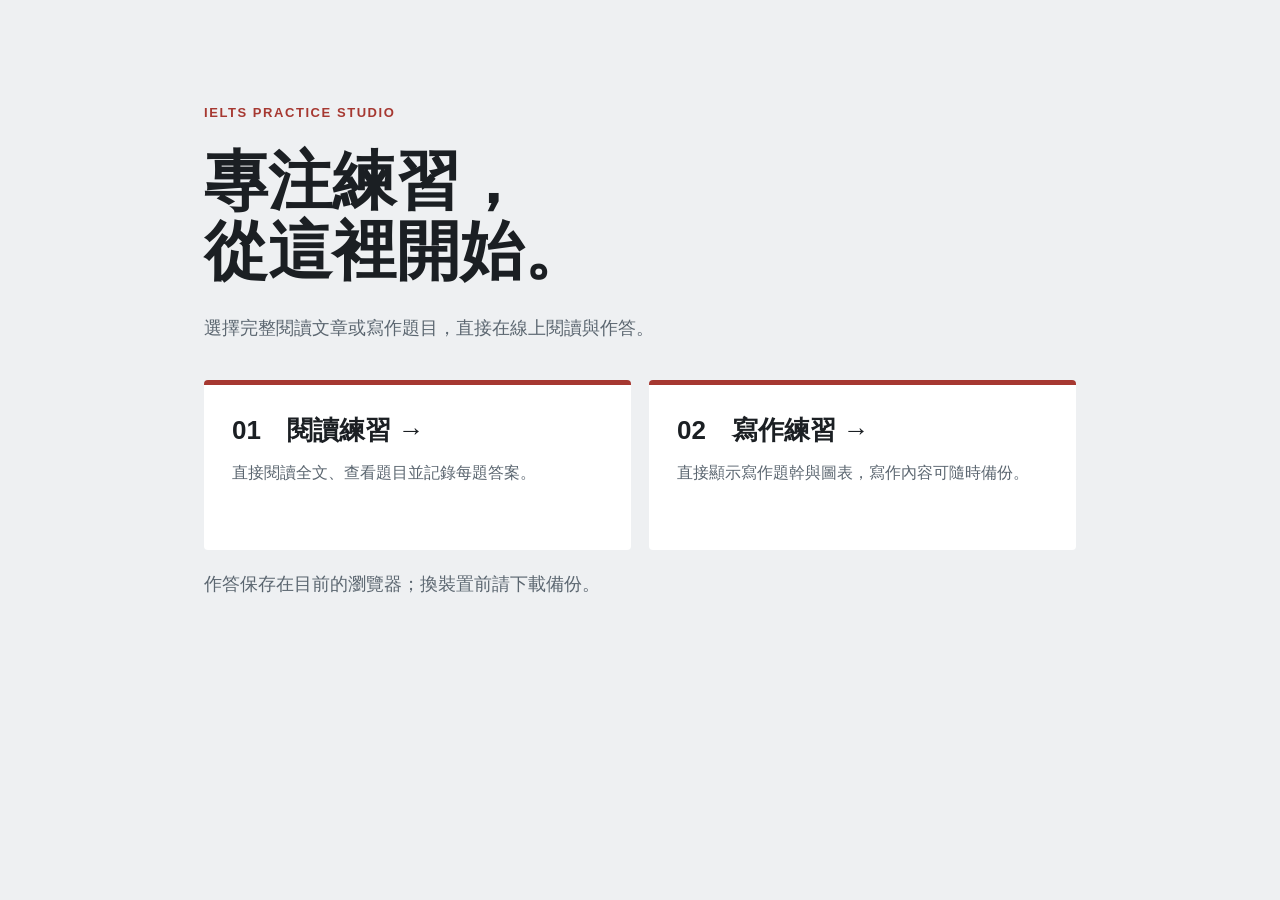
==== index.html @ 2f940b31 "Publish IELTS reading and writing practice site Co-Authored-By: Claude Opus 5.5 <noreply@anthropic.c" ====
﻿<!doctype html><html lang="zh-Hant"><head><meta charset="utf-8"><meta name="viewport" content="width=device-width,initial-scale=1"><title>IELTS Practice Studio</title><link rel="stylesheet" href="style.css"></head><body><main class="home"><div class="brand" style="color:#a63831">IELTS PRACTICE STUDIO</div><h1>專注練習，<br>從這裡開始。</h1><p>選擇完整閱讀文章或寫作題目，直接在線上閱讀與作答。</p><div class="cards"><a class="card" href="reading/"><strong>01　閱讀練習 →</strong><span>直接閱讀全文、查看題目並記錄每題答案。</span></a><a class="card" href="writing/"><strong>02　寫作練習 →</strong><span>直接顯示寫作題幹與圖表，寫作內容可隨時備份。</span></a></div><p>作答保存在目前的瀏覽器；換裝置前請下載備份。</p></main></body></html>
---- style.css ----
﻿:root{--ink:#1b1f23;--muted:#5b6670;--line:#d3d8dd;--bg:#eef0f2;--bar:#1f2d3a;--accent:#a63831;--focus:#1f6feb;--font:28px;--sans:Arial,Helvetica,'Microsoft JhengHei','PingFang TC','Noto Sans TC',sans-serif}
*{box-sizing:border-box}
html,body{margin:0}
body{background:var(--bg);color:var(--ink);font-family:var(--sans)}
button,input,select,textarea{font:inherit;color:inherit}
button,.upload,summary{cursor:pointer}
:focus-visible{outline:3px solid var(--focus);outline-offset:2px}
a{color:inherit}
[hidden]{display:none!important}

/* Exam bar: one slim row, like the test's top strip */
.exam-bar{display:flex;align-items:center;gap:12px;padding:8px 16px;background:var(--bar);color:#fff;font-size:15px;position:relative;z-index:3}
.brand{display:flex;align-items:baseline;gap:8px;text-decoration:none;font-weight:700;letter-spacing:.12em;font-size:13px;color:#9fb3c4;white-space:nowrap}
.brand span{color:#fff;font-size:20px;letter-spacing:0}
.exam-bar select,.exam-bar button,.more>summary{min-height:40px;border:1px solid #44596b;border-radius:6px;background:#2b3d4d;color:#fff;padding:6px 10px}
.exam-bar button:hover,.more>summary:hover{background:#38506366}
#material{flex:1;min-width:0;max-width:440px}
.timer-box{display:flex;align-items:center;gap:8px;margin-left:auto}
.clock{font:700 26px/1 ui-monospace,Consolas,monospace;letter-spacing:.04em;min-width:88px;text-align:center;padding:6px 10px;border-radius:6px;background:#0f1a24}
.clock.warn{background:#b3261e;animation:pulse 1s steps(2) infinite}
@keyframes pulse{50%{opacity:.75}}
@media(prefers-reduced-motion:reduce){.clock.warn{animation:none}}
.size{display:flex;align-items:center;gap:6px;white-space:nowrap;color:#c6d3de}
.more{position:relative}
.more>summary{list-style:none;display:flex;align-items:center;white-space:nowrap}
.more>summary::-webkit-details-marker{display:none}
.more>summary::after{content:'▾';margin-left:6px}
.more-menu{position:absolute;right:0;top:calc(100% + 6px);display:grid;gap:8px;width:250px;padding:12px;background:#fff;color:var(--ink);border:1px solid var(--line);border-radius:8px;box-shadow:0 12px 32px #0003}
.more-menu a,.more-menu button,.more-menu .upload{display:block;text-align:left;text-decoration:none;border:1px solid var(--line);border-radius:6px;background:#fff;padding:9px 12px;font-size:15px;color:var(--ink);min-height:0}
.more-menu a:hover,.more-menu button:hover,.more-menu .upload:hover{background:#eef3f7}
.more-menu label:not(.upload){display:grid;gap:4px;font-size:13px;color:var(--muted)}
#attempt{border:1px solid var(--line);border-radius:6px;padding:8px;font-size:15px}
.primary{background:var(--accent)!important;color:#fff!important;border-color:var(--accent)!important}
.file-input{position:absolute;width:1px;height:1px;opacity:0}

.part-banner{display:flex;align-items:baseline;gap:14px;flex-wrap:wrap;padding:10px 20px;background:#e3e8ec;border-bottom:1px solid var(--line);font-size:16px}
.part-banner strong{font-size:18px}
.part-banner small{margin-left:auto;color:var(--muted);font-size:13px}

/* Split layout */
body[data-kind]{height:100dvh;display:flex;flex-direction:column}
.layout{--left:58%;flex:1;min-height:0;display:grid;grid-template-columns:minmax(320px,var(--left)) 10px minmax(300px,1fr)}
.pane{min-width:0;min-height:0;background:#fff}
.document{display:flex;flex-direction:column;gap:10px;padding:12px 16px 16px}
.view-controls{display:flex;gap:6px;font-size:14px}
.view-controls button{border:1px solid var(--line);background:#fff;border-radius:6px;padding:6px 12px;font-weight:700}
.view-controls button.active{background:var(--bar);border-color:var(--bar);color:#fff}
.empty{margin:auto;max-width:420px;text-align:center;color:var(--muted);line-height:1.7;font-size:17px}
.empty strong{display:block;font-size:26px;color:var(--ink);margin-bottom:8px}
.text-view{flex:1;min-height:0;overflow:auto;padding:clamp(20px,3vw,48px);font-size:var(--font);line-height:1.6;color:#111}
.text-view h1{font-size:1.15em;line-height:1.3;margin:0 0 1em}
.text-view p{margin:0 0 1em;white-space:pre-wrap;max-width:46em}
.text-view mark,.question-text mark{background:#ffe066;color:inherit;cursor:pointer}
.prompt-box{border:2px solid #333;padding:1em 1.2em;max-width:46em}
.prompt-box p:last-of-type{margin-bottom:0}
.task-figure{display:block;max-width:100%;height:auto;margin:1em auto 0;background:#fff}
iframe{width:100%;flex:1;border:1px solid var(--line);min-height:300px}
.splitter{background:var(--line);cursor:col-resize;position:relative;touch-action:none}
.splitter:hover,.splitter:focus-visible{background:#8aa0b2;outline:none}
.splitter::after{content:'⋮';position:absolute;top:50%;left:50%;transform:translate(-50%,-50%);background:#fff;border:1px solid #b9c3cc;border-radius:10px;padding:10px 2px;color:#456;font-size:18px}
.layout.focus{grid-template-columns:1fr}.layout.focus>.splitter,.layout.focus>.work{display:none}
.layout.focus .text-view{width:100%;max-width:1200px;margin-inline:auto}

/* Questions and answers */
.work{overflow:auto;padding:20px 24px;background:#fafbfc;font-size:max(18px,calc(var(--font) * .82));line-height:1.6}
.question-text h3{font-size:1em;margin:1.4em 0 .5em;padding-bottom:.3em;border-bottom:2px solid var(--ink)}
.question-text h3:first-child{margin-top:0}
.question-text p{margin:0 0 .7em;white-space:pre-wrap}
.q-item{padding:.35em 0}
.qnum{display:inline-block;min-width:1.9em;margin-right:.45em;padding:0 .3em;border:1.5px solid var(--ink);border-radius:4px;text-align:center;font-weight:700;line-height:1.4}
.answer-input{width:9em;max-width:100%;margin:0 .2em;padding:.1em .4em;border:1.5px solid #6b7782;border-radius:4px;background:#fff;font-size:.95em;line-height:1.4;vertical-align:baseline}
.answer-input::placeholder{color:#9aa4ad;font-weight:700;text-align:center}
.answer-input:focus{outline:none;border-color:var(--focus);box-shadow:0 0 0 3px #1f6feb40}
.answer-input:read-only{background:#eceff2}
.answers h3{font-size:.9em;color:var(--muted);margin:1.2em 0 .5em}
.answer{display:flex;align-items:center;gap:.4em;margin-bottom:.5em}
.answer .answer-input{flex:1}
.tabs{display:flex;gap:8px;margin-bottom:12px;font-size:15px}
.tabs button{border:1px solid var(--line);background:#fff;border-radius:6px;padding:8px 18px;font-weight:700}
.tabs button.active{background:var(--bar);color:#fff}
.editor{display:block;width:100%;min-height:calc(100% - 90px);resize:vertical;padding:16px 18px;border:1.5px solid #6b7782;border-radius:2px;background:#fff;font:max(17px,calc(var(--font) * .72))/1.7 var(--sans)}
.editor:focus{outline:none;border-color:var(--focus);box-shadow:0 0 0 3px #1f6feb33}
.editor:read-only{background:#eceff2}
.stats{display:flex;justify-content:space-between;gap:12px;margin-top:8px;font-size:16px}
#wordcount{font-weight:700}
#target{color:var(--muted)}#target.met{color:#1e7b3a}
.status{min-height:1.4em;margin:12px 0 0;color:#466;font-size:14px}
.notice{font-size:13px;color:var(--muted);line-height:1.5}
body.time-up .part-banner{background:#f6d8d5}

/* Question navigator, like the bottom strip of the computer test */
.qnav{flex:none;display:flex;gap:4px;align-items:center;height:52px;padding:8px 16px;background:#fff;border-top:1px solid var(--line);overflow-x:auto}
.qnav button{flex:none;min-width:36px;height:36px;border:1px solid #9aa6b0;border-radius:4px;background:#fff;font-weight:700;font-size:15px}
.qnav button.answered{background:var(--bar);border-color:var(--bar);color:#fff}
.qnav button.current{outline:3px solid var(--focus);outline-offset:1px}

/* Home */
.home{max-width:920px;margin:9vh auto;padding:24px}
.home .brand{color:var(--accent);font-size:13px}
.home h1{font-size:clamp(38px,6vw,64px);line-height:1.1;margin:.4em 0}
.home p{font-size:18px;line-height:1.8;color:var(--muted)}
.cards{display:grid;grid-template-columns:1fr 1fr;gap:18px;margin-top:36px}
.card{display:block;background:#fff;text-decoration:none;border-top:5px solid var(--accent);padding:28px;min-height:170px;border-radius:4px}
.card:hover{box-shadow:0 8px 24px #0001}
.card strong{display:block;font-size:26px;margin-bottom:12px}
.card span{font-size:16px;line-height:1.6;color:var(--muted)}

@media(max-width:900px){
  .exam-bar{flex-wrap:wrap;gap:8px;padding:8px 12px}
  #material{order:5;flex-basis:100%;max-width:none}
  .size{font-size:0;gap:0}.size select{font-size:15px}
  body[data-kind]{height:auto;display:block}
  .layout{display:block}
  .splitter{display:none}
  .document{height:62dvh;min-height:380px;padding:8px}
  .text-view{padding:18px}
  .work{padding:16px}
  .editor{min-height:50vh}
  .qnav{position:sticky;bottom:0}
  .cards{grid-template-columns:1fr}
}
@media(max-width:560px){
  .brand{font-size:0}.brand span{font-size:18px}
  .clock{font-size:20px;min-width:70px}
  .part-banner{padding:8px 12px;font-size:14px}.part-banner small{margin-left:0}
}
.q-table{display:block;overflow-x:auto;border-collapse:collapse;margin:0 0 1em;font-size:.8em;line-height:1.45}
.q-table td{border:1px solid #8a959e;padding:.35em .5em;vertical-align:top;white-space:pre-wrap}
.q-table.has-head tr:first-child td{font-weight:700;background:#eef1f4}
.q-table .answer-input{display:block;width:100%;min-width:4.5em;margin:.2em 0}
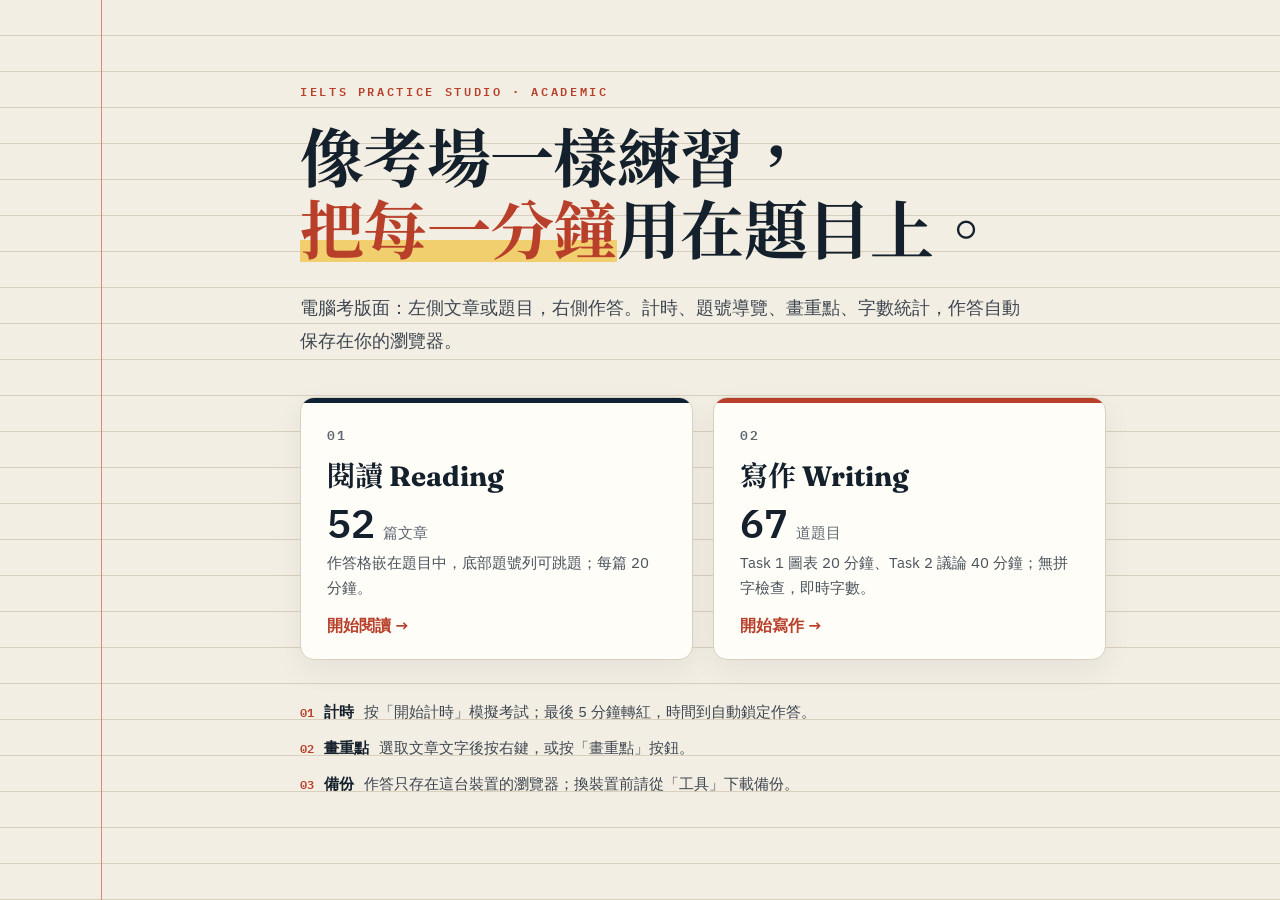
==== commit 5a2ecf70: "Redesign practice site and complete handout content Add question library, deep links, question bar a" ====
--- a/index.html
+++ b/index.html
@@ -1 +1,55 @@
-﻿<!doctype html><html lang="zh-Hant"><head><meta charset="utf-8"><meta name="viewport" content="width=device-width,initial-scale=1"><title>IELTS Practice Studio</title><link rel="stylesheet" href="style.css"></head><body><main class="home"><div class="brand" style="color:#a63831">IELTS PRACTICE STUDIO</div><h1>專注練習，<br>從這裡開始。</h1><p>選擇完整閱讀文章或寫作題目，直接在線上閱讀與作答。</p><div class="cards"><a class="card" href="reading/"><strong>01　閱讀練習 →</strong><span>直接閱讀全文、查看題目並記錄每題答案。</span></a><a class="card" href="writing/"><strong>02　寫作練習 →</strong><span>直接顯示寫作題幹與圖表，寫作內容可隨時備份。</span></a></div><p>作答保存在目前的瀏覽器；換裝置前請下載備份。</p></main></body></html>
+﻿<!doctype html>
+<html lang="zh-Hant">
+<head>
+<meta charset="utf-8">
+<meta name="viewport" content="width=device-width,initial-scale=1">
+<title>IELTS Practice Studio</title>
+<link rel="preconnect" href="https://fonts.googleapis.com"><link rel="preconnect" href="https://fonts.gstatic.com" crossorigin>
+<link rel="stylesheet" href="https://fonts.googleapis.com/css2?family=Fraunces:opsz,wght@9..144,600&family=IBM+Plex+Mono:wght@500;600&family=IBM+Plex+Sans:wght@400;500;600&family=Noto+Serif+TC:wght@600;700&display=swap">
+<link rel="stylesheet" href="style.css">
+</head>
+<body class="home-page">
+<main class="home">
+  <p class="eyebrow">IELTS Practice Studio · Academic</p>
+  <h1>像考場一樣練習，<br><em>把每一分鐘</em>用在題目上。</h1>
+  <p class="lede">電腦考版面：左側文章或題目，右側作答。計時、題號導覽、畫重點、字數統計，作答自動保存在你的瀏覽器。</p>
+  <div class="cards">
+    <a class="card" href="reading/">
+      <span class="card-num">01</span>
+      <strong>閱讀 Reading</strong>
+      <span class="card-stat"><b id="readingCount">–</b> 篇文章</span>
+      <span class="card-desc">作答格嵌在題目中，底部題號列可跳題；每篇 20 分鐘。</span>
+      <span class="card-go">開始閱讀 →</span>
+    </a>
+    <a class="card" href="writing/">
+      <span class="card-num">02</span>
+      <strong>寫作 Writing</strong>
+      <span class="card-stat"><b id="writingCount">–</b> 道題目</span>
+      <span class="card-desc">Task 1 圖表 20 分鐘、Task 2 議論 40 分鐘；無拼字檢查，即時字數。</span>
+      <span class="card-go">開始寫作 →</span>
+    </a>
+  </div>
+  <div id="resume" class="resume" hidden></div>
+  <ol class="tips">
+    <li><b>計時</b>按「開始計時」模擬考試；最後 5 分鐘轉紅，時間到自動鎖定作答。</li>
+    <li><b>畫重點</b>選取文章文字後按右鍵，或按「畫重點」按鈕。</li>
+    <li><b>備份</b>作答只存在這台裝置的瀏覽器；換裝置前請從「工具」下載備份。</li>
+  </ol>
+</main>
+<script src="practice-data.js"></script>
+<script>
+  // Counts come from the data so they never go stale; "continue" links reopen the last item per skill.
+  const data = window.ieltsPractice;
+  document.getElementById('readingCount').textContent = data.reading.length;
+  document.getElementById('writingCount').textContent = data.writing.length;
+  const resume = document.getElementById('resume');
+  for (const kind of ['reading', 'writing']) {
+    let id = ''; try { id = localStorage.getItem(`ielts-${kind}-last`) || ''; } catch {}
+    const item = data[kind].find(x => x.id === id); if (!item) continue;
+    const a = document.createElement('a'); a.href = `${kind}/#${encodeURIComponent(id)}`;
+    a.textContent = `繼續${kind === 'reading' ? '閱讀' : '寫作'}：${kind === 'reading' ? item.title : item.label}`;
+    resume.append(a); resume.hidden = false;
+  }
+</script>
+</body>
+</html>
--- a/style.css
+++ b/style.css
@@ -1,114 +1,189 @@
-﻿:root{--ink:#1b1f23;--muted:#5b6670;--line:#d3d8dd;--bg:#eef0f2;--bar:#1f2d3a;--accent:#a63831;--focus:#1f6feb;--font:28px;--sans:Arial,Helvetica,'Microsoft JhengHei','PingFang TC','Noto Sans TC',sans-serif}
+﻿/* IELTS Practice Studio — "exam hall" theme.
+   Chrome (bars, library, home) is editorial: ink navy, warm paper, a red examiner's-stamp accent.
+   The answering surfaces stay white with an Arial-like face, as on the computer-delivered test. */
+:root{
+  --ink:#14202c;--navy:#0f2233;--navy-2:#1a3247;--paper:#f3eee3;--paper-2:#e9e2d2;--line:#d9d1bf;--muted:#5d6670;
+  --accent:#b8402a;--accent-2:#97321f;--gold:#c09a4f;--focus:#1d64d8;--ok:#1f7a45;
+  --ui:'IBM Plex Sans','Noto Sans TC','Microsoft JhengHei','PingFang TC',sans-serif;
+  --display:'Fraunces','Noto Serif TC',Georgia,serif;
+  --mono:'IBM Plex Mono',ui-monospace,Consolas,monospace;
+  --exam:Arial,Helvetica,'Microsoft JhengHei','PingFang TC','Noto Sans TC',sans-serif;
+  --font:28px;
+}
 *{box-sizing:border-box}
 html,body{margin:0}
-body{background:var(--bg);color:var(--ink);font-family:var(--sans)}
+body{background:var(--paper);color:var(--ink);font-family:var(--ui)}
 button,input,select,textarea{font:inherit;color:inherit}
 button,.upload,summary{cursor:pointer}
 :focus-visible{outline:3px solid var(--focus);outline-offset:2px}
 a{color:inherit}
 [hidden]{display:none!important}
-
-/* Exam bar: one slim row, like the test's top strip */
-.exam-bar{display:flex;align-items:center;gap:12px;padding:8px 16px;background:var(--bar);color:#fff;font-size:15px;position:relative;z-index:3}
-.brand{display:flex;align-items:baseline;gap:8px;text-decoration:none;font-weight:700;letter-spacing:.12em;font-size:13px;color:#9fb3c4;white-space:nowrap}
-.brand span{color:#fff;font-size:20px;letter-spacing:0}
-.exam-bar select,.exam-bar button,.more>summary{min-height:40px;border:1px solid #44596b;border-radius:6px;background:#2b3d4d;color:#fff;padding:6px 10px}
-.exam-bar button:hover,.more>summary:hover{background:#38506366}
-#material{flex:1;min-width:0;max-width:440px}
+.primary{background:var(--accent)!important;color:#fff!important;border-color:var(--accent)!important}
+.primary:hover{background:var(--accent-2)!important}
+.file-input{position:absolute;width:1px;height:1px;opacity:0}
+
+/* ── Exam bar ─────────────────────────────────────────── */
+.exam-bar{display:flex;align-items:center;gap:10px;padding:8px 14px;background:var(--navy);color:#fff;font-size:15px;position:relative;z-index:3;border-bottom:3px solid var(--gold)}
+.brand{display:flex;align-items:baseline;gap:7px;text-decoration:none;white-space:nowrap;padding-right:6px}
+.brand b{font:600 12px var(--mono);letter-spacing:.2em;color:var(--gold)}
+.brand span{font:600 21px/1 var(--display);letter-spacing:.01em}
+.exam-bar select,.exam-bar button,.more>summary{min-height:40px;border:1px solid #34506a;border-radius:8px;background:var(--navy-2);color:#fff;padding:6px 11px;transition:background .15s,border-color .15s}
+.exam-bar button:hover,.more>summary:hover,.exam-bar select:hover{background:#25425c;border-color:#4b6a86}
+.library-btn{font-weight:600;background:var(--accent)!important;border-color:var(--accent)!important}
+.library-btn:hover{background:var(--accent-2)!important}
+#material{flex:1;min-width:0;max-width:420px}
 .timer-box{display:flex;align-items:center;gap:8px;margin-left:auto}
-.clock{font:700 26px/1 ui-monospace,Consolas,monospace;letter-spacing:.04em;min-width:88px;text-align:center;padding:6px 10px;border-radius:6px;background:#0f1a24}
-.clock.warn{background:#b3261e;animation:pulse 1s steps(2) infinite}
-@keyframes pulse{50%{opacity:.75}}
-@media(prefers-reduced-motion:reduce){.clock.warn{animation:none}}
-.size{display:flex;align-items:center;gap:6px;white-space:nowrap;color:#c6d3de}
+.clock{font:600 25px/1 var(--mono);letter-spacing:.06em;min-width:96px;text-align:center;padding:7px 10px;border-radius:8px;background:#08131d;box-shadow:inset 0 0 0 1px #2b4359}
+.clock.warn{background:var(--accent);box-shadow:none;animation:pulse 1s steps(2) infinite}
+@keyframes pulse{50%{opacity:.72}}
+.size{display:flex;align-items:center;gap:6px;white-space:nowrap;color:#b9c7d3;font-size:14px}
 .more{position:relative}
 .more>summary{list-style:none;display:flex;align-items:center;white-space:nowrap}
 .more>summary::-webkit-details-marker{display:none}
-.more>summary::after{content:'▾';margin-left:6px}
-.more-menu{position:absolute;right:0;top:calc(100% + 6px);display:grid;gap:8px;width:250px;padding:12px;background:#fff;color:var(--ink);border:1px solid var(--line);border-radius:8px;box-shadow:0 12px 32px #0003}
-.more-menu a,.more-menu button,.more-menu .upload{display:block;text-align:left;text-decoration:none;border:1px solid var(--line);border-radius:6px;background:#fff;padding:9px 12px;font-size:15px;color:var(--ink);min-height:0}
-.more-menu a:hover,.more-menu button:hover,.more-menu .upload:hover{background:#eef3f7}
+.more>summary::after{content:'▾';margin-left:6px;opacity:.7}
+.more-menu{position:absolute;right:0;top:calc(100% + 8px);display:grid;gap:7px;width:260px;padding:12px;background:#fff;color:var(--ink);border:1px solid var(--line);border-radius:12px;box-shadow:0 18px 40px #0f22333d}
+.more-menu a,.more-menu button,.more-menu .upload{display:block;text-align:left;text-decoration:none;border:1px solid var(--line);border-radius:8px;background:#fff;padding:9px 12px;font-size:15px;color:var(--ink);min-height:0}
+.more-menu a:hover,.more-menu button:hover,.more-menu .upload:hover{background:var(--paper)}
 .more-menu label:not(.upload){display:grid;gap:4px;font-size:13px;color:var(--muted)}
-#attempt{border:1px solid var(--line);border-radius:6px;padding:8px;font-size:15px}
-.primary{background:var(--accent)!important;color:#fff!important;border-color:var(--accent)!important}
-.file-input{position:absolute;width:1px;height:1px;opacity:0}
-
-.part-banner{display:flex;align-items:baseline;gap:14px;flex-wrap:wrap;padding:10px 20px;background:#e3e8ec;border-bottom:1px solid var(--line);font-size:16px}
-.part-banner strong{font-size:18px}
+#attempt{border:1px solid var(--line);border-radius:8px;padding:8px;font-size:15px}
+
+.part-banner{display:flex;align-items:baseline;gap:14px;flex-wrap:wrap;padding:9px 18px;background:var(--paper-2);border-bottom:1px solid var(--line);font-size:15px;color:#3d4650}
+.part-banner strong{font:600 18px var(--display);color:var(--ink)}
 .part-banner small{margin-left:auto;color:var(--muted);font-size:13px}
-
-/* Split layout */
+body.time-up .part-banner{background:#f3d6cf}
+
+/* ── Split layout ────────────────────────────────────── */
 body[data-kind]{height:100dvh;display:flex;flex-direction:column}
 .layout{--left:58%;flex:1;min-height:0;display:grid;grid-template-columns:minmax(320px,var(--left)) 10px minmax(300px,1fr)}
 .pane{min-width:0;min-height:0;background:#fff}
 .document{display:flex;flex-direction:column;gap:10px;padding:12px 16px 16px}
-.view-controls{display:flex;gap:6px;font-size:14px}
-.view-controls button{border:1px solid var(--line);background:#fff;border-radius:6px;padding:6px 12px;font-weight:700}
-.view-controls button.active{background:var(--bar);border-color:var(--bar);color:#fff}
-.empty{margin:auto;max-width:420px;text-align:center;color:var(--muted);line-height:1.7;font-size:17px}
-.empty strong{display:block;font-size:26px;color:var(--ink);margin-bottom:8px}
-.text-view{flex:1;min-height:0;overflow:auto;padding:clamp(20px,3vw,48px);font-size:var(--font);line-height:1.6;color:#111}
+.view-controls{display:flex;gap:6px;font-size:14px;flex-wrap:wrap}
+.view-controls button{border:1px solid var(--line);background:#fff;border-radius:999px;padding:6px 14px;font-weight:600;color:#3d4650;transition:background .15s}
+.view-controls button:hover{background:var(--paper)}
+.view-controls button.active{background:var(--navy);border-color:var(--navy);color:#fff}
+#highlightBtn{border-color:#e6cf7a;background:#fff8d9}
+#highlightBtn:hover{background:#ffef9f}
+.empty{margin:auto;max-width:440px;text-align:center;color:var(--muted);line-height:1.7;font-size:16px;animation:rise .5s ease both}
+.empty-mark{display:inline-grid;place-items:center;width:64px;height:64px;border:2px solid var(--accent);border-radius:50%;color:var(--accent);font:600 30px var(--display);transform:rotate(-8deg);margin-bottom:10px}
+.empty strong{display:block;font:700 26px var(--display);color:var(--ink)}
+.empty p{margin:.4em 0 1.2em}
+.empty button{border:0;border-radius:999px;padding:11px 26px;font-weight:600;font-size:16px}
+.text-view{flex:1;min-height:0;overflow:auto;padding:clamp(20px,3vw,48px);font:var(--font)/1.6 var(--exam);color:#111}
 .text-view h1{font-size:1.15em;line-height:1.3;margin:0 0 1em}
 .text-view p{margin:0 0 1em;white-space:pre-wrap;max-width:46em}
-.text-view mark,.question-text mark{background:#ffe066;color:inherit;cursor:pointer}
-.prompt-box{border:2px solid #333;padding:1em 1.2em;max-width:46em}
+.para-label{display:inline-block;min-width:1.5em;margin-right:.35em;font-weight:700;color:var(--navy)}
+.text-view mark,.question-text mark{background:#ffe066;color:inherit;cursor:pointer;border-radius:2px}
+.prompt-box{border:2px solid #222;padding:1em 1.2em;max-width:46em}
 .prompt-box p:last-of-type{margin-bottom:0}
-.task-figure{display:block;max-width:100%;height:auto;margin:1em auto 0;background:#fff}
+.task-figure{display:block;max-width:100%;height:auto;margin:1em auto;background:#fff}
 iframe{width:100%;flex:1;border:1px solid var(--line);min-height:300px}
-.splitter{background:var(--line);cursor:col-resize;position:relative;touch-action:none}
-.splitter:hover,.splitter:focus-visible{background:#8aa0b2;outline:none}
-.splitter::after{content:'⋮';position:absolute;top:50%;left:50%;transform:translate(-50%,-50%);background:#fff;border:1px solid #b9c3cc;border-radius:10px;padding:10px 2px;color:#456;font-size:18px}
+.splitter{background:var(--paper-2);cursor:col-resize;position:relative;touch-action:none;border-inline:1px solid var(--line)}
+.splitter:hover,.splitter:focus-visible{background:var(--gold);outline:none}
+.splitter::after{content:'⋮';position:absolute;top:50%;left:50%;transform:translate(-50%,-50%);background:#fff;border:1px solid var(--line);border-radius:10px;padding:10px 2px;color:var(--muted);font-size:18px}
 .layout.focus{grid-template-columns:1fr}.layout.focus>.splitter,.layout.focus>.work{display:none}
 .layout.focus .text-view{width:100%;max-width:1200px;margin-inline:auto}
 
-/* Questions and answers */
-.work{overflow:auto;padding:20px 24px;background:#fafbfc;font-size:max(18px,calc(var(--font) * .82));line-height:1.6}
-.question-text h3{font-size:1em;margin:1.4em 0 .5em;padding-bottom:.3em;border-bottom:2px solid var(--ink)}
+/* ── Questions and answers (exam surface) ────────────── */
+.work{overflow:auto;padding:20px 24px;background:#fbfbfa;font:max(18px,calc(var(--font) * .82))/1.6 var(--exam)}
+.question-text h3{font-size:1em;margin:1.5em 0 .5em;padding:.25em .55em;background:#eef1f4;border-left:4px solid var(--navy)}
 .question-text h3:first-child{margin-top:0}
+.placeholder{margin:2em 0;color:var(--muted);font:16px/1.7 var(--ui);text-align:center}
 .question-text p{margin:0 0 .7em;white-space:pre-wrap}
-.q-item{padding:.35em 0}
+.q-item{padding:.3em 0}
 .qnum{display:inline-block;min-width:1.9em;margin-right:.45em;padding:0 .3em;border:1.5px solid var(--ink);border-radius:4px;text-align:center;font-weight:700;line-height:1.4}
-.answer-input{width:9em;max-width:100%;margin:0 .2em;padding:.1em .4em;border:1.5px solid #6b7782;border-radius:4px;background:#fff;font-size:.95em;line-height:1.4;vertical-align:baseline}
+.answer-input{width:9em;max-width:100%;margin:0 .2em;padding:.1em .4em;border:1.5px solid #6b7782;border-radius:4px;background:#fff;font-size:.95em;line-height:1.4;vertical-align:baseline;transition:border-color .12s,box-shadow .12s}
 .answer-input::placeholder{color:#9aa4ad;font-weight:700;text-align:center}
-.answer-input:focus{outline:none;border-color:var(--focus);box-shadow:0 0 0 3px #1f6feb40}
+.answer-input:focus{outline:none;border-color:var(--focus);box-shadow:0 0 0 3px #1d64d840}
 .answer-input:read-only{background:#eceff2}
 .answers h3{font-size:.9em;color:var(--muted);margin:1.2em 0 .5em}
 .answer{display:flex;align-items:center;gap:.4em;margin-bottom:.5em}
 .answer .answer-input{flex:1}
-.tabs{display:flex;gap:8px;margin-bottom:12px;font-size:15px}
-.tabs button{border:1px solid var(--line);background:#fff;border-radius:6px;padding:8px 18px;font-weight:700}
-.tabs button.active{background:var(--bar);color:#fff}
-.editor{display:block;width:100%;min-height:calc(100% - 90px);resize:vertical;padding:16px 18px;border:1.5px solid #6b7782;border-radius:2px;background:#fff;font:max(17px,calc(var(--font) * .72))/1.7 var(--sans)}
-.editor:focus{outline:none;border-color:var(--focus);box-shadow:0 0 0 3px #1f6feb33}
+.q-table{display:block;overflow-x:auto;border-collapse:collapse;margin:0 0 1em;font-size:.8em;line-height:1.45}
+.q-table td{border:1px solid #8a959e;padding:.35em .5em;vertical-align:top;white-space:pre-wrap}
+.q-table.has-head tr:first-child td{font-weight:700;background:#eef1f4}
+.q-table .answer-input{display:block;width:100%;min-width:4.5em;margin:.2em 0}
+.prompt-box .q-table{font-size:.72em;margin-top:1em}
+.tabs{display:flex;gap:8px;margin-bottom:12px;font:15px var(--ui)}
+.tabs button{border:1px solid var(--line);background:#fff;border-radius:999px;padding:7px 18px;font-weight:600}
+.tabs button.active{background:var(--navy);color:#fff}
+.editor{display:block;width:100%;min-height:calc(100% - 100px);resize:vertical;padding:16px 18px;border:1.5px solid #6b7782;border-radius:2px;background:#fff;font:max(17px,calc(var(--font) * .72))/1.7 var(--exam)}
+.editor:focus{outline:none;border-color:var(--focus);box-shadow:0 0 0 3px #1d64d833}
 .editor:read-only{background:#eceff2}
-.stats{display:flex;justify-content:space-between;gap:12px;margin-top:8px;font-size:16px}
-#wordcount{font-weight:700}
-#target{color:var(--muted)}#target.met{color:#1e7b3a}
-.status{min-height:1.4em;margin:12px 0 0;color:#466;font-size:14px}
-.notice{font-size:13px;color:var(--muted);line-height:1.5}
-body.time-up .part-banner{background:#f6d8d5}
-
-/* Question navigator, like the bottom strip of the computer test */
-.qnav{flex:none;display:flex;gap:4px;align-items:center;height:52px;padding:8px 16px;background:#fff;border-top:1px solid var(--line);overflow-x:auto}
-.qnav button{flex:none;min-width:36px;height:36px;border:1px solid #9aa6b0;border-radius:4px;background:#fff;font-weight:700;font-size:15px}
-.qnav button.answered{background:var(--bar);border-color:var(--bar);color:#fff}
+.wcbar{height:5px;background:#e3e6e9;border-radius:0 0 3px 3px;overflow:hidden}
+.wcbar::before{content:'';display:block;height:100%;width:var(--p,0%);background:var(--gold);transition:width .25s}
+.wcbar.met::before{background:var(--ok)}
+.stats{display:flex;justify-content:space-between;gap:12px;margin-top:8px;font:16px var(--ui)}
+#wordcount{font-weight:600;font-family:var(--mono)}
+#target{color:var(--muted)}#target.met{color:var(--ok);font-weight:600}
+.status{min-height:1.4em;margin:12px 0 0;color:#46606a;font:14px var(--ui)}
+.notice{font:13px/1.5 var(--ui);color:var(--muted)}
+
+/* ── Question bar (bottom strip of the computer test) ── */
+.qbar{flex:none;display:flex;align-items:center;gap:6px;height:56px;padding:8px 12px;background:#fff;border-top:1px solid var(--line)}
+.qbar>button{flex:none;width:38px;height:38px;border:1px solid var(--line);border-radius:8px;background:var(--paper);font-size:22px;line-height:1}
+.qbar>button:hover{background:var(--paper-2)}
+.qnav{display:flex;gap:4px;align-items:center;overflow-x:auto;flex:0 1 auto;min-width:0;padding:2px}
+.qnav button{flex:none;min-width:36px;height:36px;border:1px solid #9aa6b0;border-radius:6px;background:#fff;font:600 15px var(--mono);transition:background .12s}
+.qnav button:hover{background:#eef1f4}
+.qnav button.answered{background:var(--navy);border-color:var(--navy);color:#fff}
 .qnav button.current{outline:3px solid var(--focus);outline-offset:1px}
-
-/* Home */
-.home{max-width:920px;margin:9vh auto;padding:24px}
-.home .brand{color:var(--accent);font-size:13px}
-.home h1{font-size:clamp(38px,6vw,64px);line-height:1.1;margin:.4em 0}
-.home p{font-size:18px;line-height:1.8;color:var(--muted)}
-.cards{display:grid;grid-template-columns:1fr 1fr;gap:18px;margin-top:36px}
-.card{display:block;background:#fff;text-decoration:none;border-top:5px solid var(--accent);padding:28px;min-height:170px;border-radius:4px}
-.card:hover{box-shadow:0 8px 24px #0001}
-.card strong{display:block;font-size:26px;margin-bottom:12px}
-.card span{font-size:16px;line-height:1.6;color:var(--muted)}
-
+.qcount{flex:none;margin-left:auto;font:600 14px var(--ui);color:var(--muted);padding-left:6px;white-space:nowrap}
+
+/* ── Question library ────────────────────────────────── */
+.library{width:min(760px,calc(100vw - 24px));max-height:min(82dvh,820px);padding:0;border:0;border-radius:16px;background:var(--paper);color:var(--ink);box-shadow:0 30px 80px #0f223366}
+.library[open]{display:flex;flex-direction:column;animation:rise .22s ease both}
+.library::backdrop{background:#0f2233a6;backdrop-filter:blur(2px)}
+.library-head{display:flex;align-items:center;gap:12px;padding:16px 18px;border-bottom:1px solid var(--line);background:#fff}
+.library-head h2{margin:0;font:700 22px var(--display);white-space:nowrap}
+#librarySearch{flex:1;min-width:0;border:1px solid var(--line);border-radius:999px;padding:9px 16px;background:var(--paper);font-size:15px}
+#libraryClose{border:0;background:none;font-size:20px;width:36px;height:36px;border-radius:50%}
+#libraryClose:hover{background:var(--paper)}
+.library-list{overflow:auto;padding:6px 18px 18px}
+.library-list h3{position:sticky;top:0;margin:0;padding:12px 0 8px;background:var(--paper);font:600 12px var(--mono);letter-spacing:.14em;text-transform:uppercase;color:var(--accent)}
+.lib-item{display:grid;grid-template-columns:auto 1fr auto;align-items:center;gap:12px;width:100%;margin-bottom:6px;padding:11px 14px;text-align:left;border:1px solid var(--line);border-radius:10px;background:#fff;transition:transform .12s,border-color .12s,box-shadow .12s}
+.lib-item:hover{border-color:var(--gold);transform:translateY(-1px);box-shadow:0 6px 16px #0f223314}
+.lib-item.active{border-color:var(--navy);box-shadow:inset 4px 0 0 var(--navy)}
+.lib-item small{min-width:9.5em;font:500 12px var(--mono);color:var(--muted);white-space:nowrap}
+.lib-item span{font-size:15px;line-height:1.35}
+.lib-item em{font:600 12px var(--mono);font-style:normal;color:var(--ok);background:#e5f2ea;border-radius:999px;padding:3px 9px;white-space:nowrap}
+
+/* ── Home: an answer sheet, ruled lines and a red margin ─ */
+.home-page{min-height:100dvh;background:
+  linear-gradient(90deg,transparent 0 calc(max(24px,8vw) - 1px),#d9897a calc(max(24px,8vw) - 1px) max(24px,8vw),transparent max(24px,8vw)),
+  repeating-linear-gradient(180deg,transparent 0 35px,#d8d0bd 35px 36px),var(--paper)}
+.home{max-width:980px;margin:0 auto;padding:clamp(40px,9vh,96px) 24px 64px clamp(40px,12vw,150px)}
+.home>*{animation:rise .6s ease both}
+.home>:nth-child(2){animation-delay:.06s}.home>:nth-child(3){animation-delay:.12s}.home>:nth-child(4){animation-delay:.18s}.home>:nth-child(5){animation-delay:.24s}.home>:nth-child(6){animation-delay:.3s}
+@keyframes rise{from{opacity:0;transform:translateY(10px)}to{opacity:1;transform:none}}
+.eyebrow{font:600 12px var(--mono);letter-spacing:.22em;text-transform:uppercase;color:var(--accent);margin:0}
+.home h1{font:700 clamp(36px,5.6vw,64px)/1.12 var(--display);margin:.35em 0 .4em;letter-spacing:-.01em}
+.home h1 em{font-style:normal;color:var(--accent);background:linear-gradient(transparent 62%,#f1cf6f 62% 90%,transparent 90%)}
+.lede{font-size:18px;line-height:1.8;color:#3d4650;max-width:40em;margin:0}
+.cards{display:grid;grid-template-columns:1fr 1fr;gap:20px;margin-top:40px}
+.card{position:relative;display:flex;flex-direction:column;gap:8px;padding:26px 26px 22px;background:#fffdf8;text-decoration:none;border:1px solid var(--line);border-radius:14px;box-shadow:0 1px 0 #fff inset,0 10px 30px #0f22330f;transition:transform .18s,box-shadow .18s,border-color .18s;overflow:hidden}
+.card::after{content:'';position:absolute;inset:0 0 auto;height:5px;background:var(--navy)}
+.card+.card::after{background:var(--accent)}
+.card:hover{transform:translateY(-3px);box-shadow:0 18px 40px #0f22331f;border-color:var(--gold)}
+.card-num{font:600 13px var(--mono);color:var(--muted);letter-spacing:.12em}
+.card strong{font:700 28px var(--display)}
+.card-stat{font-size:15px;color:var(--muted)}
+.card-stat b{font:600 40px/1 var(--mono);color:var(--ink);margin-right:4px}
+.card-desc{font-size:15px;line-height:1.65;color:#4a535c}
+.card-go{margin-top:6px;font-weight:600;color:var(--accent)}
+.resume{display:flex;flex-wrap:wrap;gap:10px;margin-top:22px}
+.resume a{padding:10px 16px;border-radius:999px;background:var(--navy);color:#fff;text-decoration:none;font-size:15px;max-width:100%;overflow:hidden;text-overflow:ellipsis;white-space:nowrap}
+.resume a:hover{background:var(--navy-2)}
+.tips{list-style:none;counter-reset:tip;padding:0;margin:40px 0 0;display:grid;gap:12px;max-width:44em}
+.tips li{counter-increment:tip;display:grid;grid-template-columns:auto auto 1fr;gap:10px;align-items:baseline;font-size:15px;line-height:1.6;color:#3d4650}
+.tips li::before{content:counter(tip,decimal-leading-zero);font:600 12px var(--mono);color:var(--accent)}
+.tips b{color:var(--ink)}
+@media(prefers-reduced-motion:reduce){*,*::before,*::after{animation:none!important;transition:none!important}}
+
+/* ── Narrow screens ──────────────────────────────────── */
 @media(max-width:900px){
-  .exam-bar{flex-wrap:wrap;gap:8px;padding:8px 12px}
+  .exam-bar{flex-wrap:wrap;gap:8px;padding:8px 10px}
   #material{order:5;flex-basis:100%;max-width:none}
-  .size{font-size:0;gap:0}.size select{font-size:15px}
+  .size span{display:none}
   body[data-kind]{height:auto;display:block}
   .layout{display:block}
   .splitter{display:none}
@@ -116,15 +191,14 @@
   .text-view{padding:18px}
   .work{padding:16px}
   .editor{min-height:50vh}
-  .qnav{position:sticky;bottom:0}
+  .qbar{position:sticky;bottom:0;z-index:2}
   .cards{grid-template-columns:1fr}
 }
 @media(max-width:560px){
-  .brand{font-size:0}.brand span{font-size:18px}
-  .clock{font-size:20px;min-width:70px}
+  .brand b{display:none}
+  .clock{font-size:20px;min-width:76px}
   .part-banner{padding:8px 12px;font-size:14px}.part-banner small{margin-left:0}
+  .library-head{flex-wrap:wrap}.library-head h2{flex:1}#librarySearch{order:3;flex-basis:100%}
+  .lib-item{grid-template-columns:1fr auto}.lib-item small{grid-column:1/-1}
+  .home{padding-left:44px;padding-right:16px}
 }
-.q-table{display:block;overflow-x:auto;border-collapse:collapse;margin:0 0 1em;font-size:.8em;line-height:1.45}
-.q-table td{border:1px solid #8a959e;padding:.35em .5em;vertical-align:top;white-space:pre-wrap}
-.q-table.has-head tr:first-child td{font-weight:700;background:#eef1f4}
-.q-table .answer-input{display:block;width:100%;min-width:4.5em;margin:.2em 0}
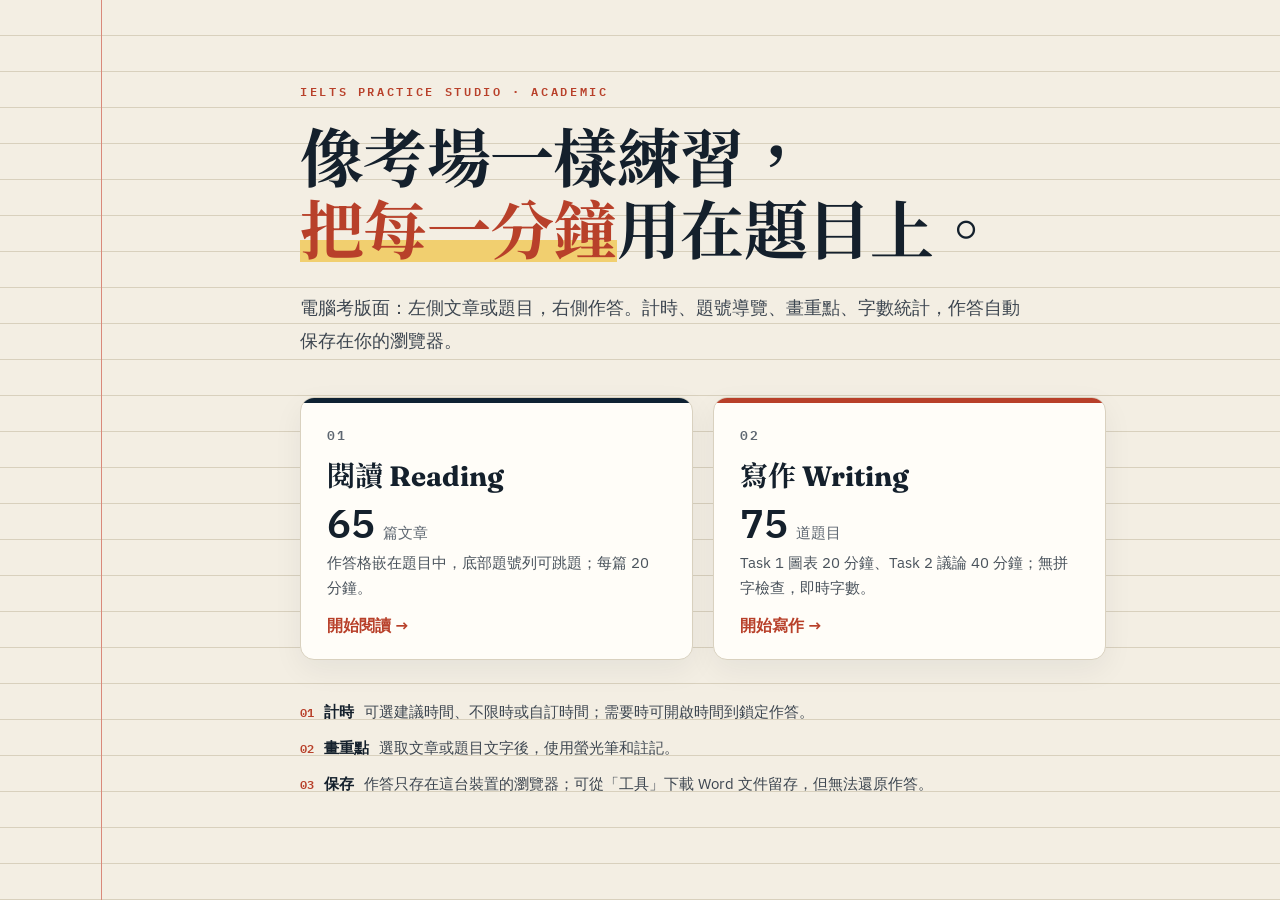
==== commit b8fb705b: "Improve IELTS practice and Word exports" ====
--- a/index.html
+++ b/index.html
@@ -6,7 +6,7 @@
 <title>IELTS Practice Studio</title>
 <link rel="preconnect" href="https://fonts.googleapis.com"><link rel="preconnect" href="https://fonts.gstatic.com" crossorigin>
 <link rel="stylesheet" href="https://fonts.googleapis.com/css2?family=Fraunces:opsz,wght@9..144,600&family=IBM+Plex+Mono:wght@500;600&family=IBM+Plex+Sans:wght@400;500;600&family=Noto+Serif+TC:wght@600;700&display=swap">
-<link rel="stylesheet" href="style.css">
+<link rel="stylesheet" href="style.css?v=20261108a">
 </head>
 <body class="home-page">
 <main class="home">
@@ -31,9 +31,9 @@
   </div>
   <div id="resume" class="resume" hidden></div>
   <ol class="tips">
-    <li><b>計時</b>按「開始計時」模擬考試；最後 5 分鐘轉紅，時間到自動鎖定作答。</li>
-    <li><b>畫重點</b>選取文章文字後按右鍵，或按「畫重點」按鈕。</li>
-    <li><b>備份</b>作答只存在這台裝置的瀏覽器；換裝置前請從「工具」下載備份。</li>
+    <li><b>計時</b>可選建議時間、不限時或自訂時間；需要時可開啟時間到鎖定作答。</li>
+    <li><b>畫重點</b>選取文章或題目文字後，使用螢光筆和註記。</li>
+    <li><b>保存</b>作答只存在這台裝置的瀏覽器；可從「工具」下載 Word 文件留存，但無法還原作答。</li>
   </ol>
 </main>
 <script src="practice-data.js"></script>
--- a/style.css
+++ b/style.css
@@ -32,6 +32,7 @@
 .library-btn{font-weight:600;background:var(--accent)!important;border-color:var(--accent)!important}
 .library-btn:hover{background:var(--accent-2)!important}
 #material{flex:1;min-width:0;max-width:420px}
+#chooseWriting{flex:1;min-width:0;max-width:480px;text-align:left;overflow:hidden;text-overflow:ellipsis;white-space:nowrap}
 .timer-box{display:flex;align-items:center;gap:8px;margin-left:auto}
 .clock{font:600 25px/1 var(--mono);letter-spacing:.06em;min-width:96px;text-align:center;padding:7px 10px;border-radius:8px;background:#08131d;box-shadow:inset 0 0 0 1px #2b4359}
 .clock.warn{background:var(--accent);box-shadow:none;animation:pulse 1s steps(2) infinite}
@@ -56,13 +57,11 @@
 body[data-kind]{height:100dvh;display:flex;flex-direction:column}
 .layout{--left:58%;flex:1;min-height:0;display:grid;grid-template-columns:minmax(320px,var(--left)) 10px minmax(300px,1fr)}
 .pane{min-width:0;min-height:0;background:#fff}
-.document{display:flex;flex-direction:column;gap:10px;padding:12px 16px 16px}
+.document{position:relative;display:flex;flex-direction:column;gap:10px;padding:12px 16px 16px}
 .view-controls{display:flex;gap:6px;font-size:14px;flex-wrap:wrap}
 .view-controls button{border:1px solid var(--line);background:#fff;border-radius:999px;padding:6px 14px;font-weight:600;color:#3d4650;transition:background .15s}
 .view-controls button:hover{background:var(--paper)}
 .view-controls button.active{background:var(--navy);border-color:var(--navy);color:#fff}
-#highlightBtn{border-color:#e6cf7a;background:#fff8d9}
-#highlightBtn:hover{background:#ffef9f}
 .empty{margin:auto;max-width:440px;text-align:center;color:var(--muted);line-height:1.7;font-size:16px;animation:rise .5s ease both}
 .empty-mark{display:inline-grid;place-items:center;width:64px;height:64px;border:2px solid var(--accent);border-radius:50%;color:var(--accent);font:600 30px var(--display);transform:rotate(-8deg);margin-bottom:10px}
 .empty strong{display:block;font:700 26px var(--display);color:var(--ink)}
@@ -72,7 +71,6 @@
 .text-view h1{font-size:1.15em;line-height:1.3;margin:0 0 1em}
 .text-view p{margin:0 0 1em;white-space:pre-wrap;max-width:46em}
 .para-label{display:inline-block;min-width:1.5em;margin-right:.35em;font-weight:700;color:var(--navy)}
-.text-view mark,.question-text mark{background:#ffe066;color:inherit;cursor:pointer;border-radius:2px}
 .prompt-box{border:2px solid #222;padding:1em 1.2em;max-width:46em}
 .prompt-box p:last-of-type{margin-bottom:0}
 .task-figure{display:block;max-width:100%;height:auto;margin:1em auto;background:#fff}
@@ -85,12 +83,40 @@
 
 /* ── Questions and answers (exam surface) ────────────── */
 .work{overflow:auto;padding:20px 24px;background:#fbfbfa;font:max(18px,calc(var(--font) * .82))/1.6 var(--exam)}
-.question-text h3{font-size:1em;margin:1.5em 0 .5em;padding:.25em .55em;background:#eef1f4;border-left:4px solid var(--navy)}
-.question-text h3:first-child{margin-top:0}
 .placeholder{margin:2em 0;color:var(--muted);font:16px/1.7 var(--ui);text-align:center}
-.question-text p{margin:0 0 .7em;white-space:pre-wrap}
-.q-item{padding:.3em 0}
-.qnum{display:inline-block;min-width:1.9em;margin-right:.45em;padding:0 .3em;border:1.5px solid var(--ink);border-radius:4px;text-align:center;font-weight:700;line-height:1.4}
+/* Question layout follows the Cambridge books: italic headings and instructions, a two-column TRUE/FALSE/NOT GIVEN key,
+   bold numbers with a hanging indent, boxed option lists, notes and summaries, and flow-charts as boxed steps. */
+.question-text{color:#111}
+.question-text p{margin:0 0 .6em;white-space:pre-wrap}
+.q-group{margin:0 0 1.8em}
+.q-heading{font-style:italic;margin:0 0 .7em!important}
+.q-instr{font-style:italic}.q-instr.upright{font-style:normal}
+.q-legend{display:grid;grid-template-columns:max-content 1fr;gap:.05em 1.1em;margin:.2em 0 1em 1.8em;font-size:.95em}
+.q-item{display:grid;grid-template-columns:2.1em minmax(0,1fr);align-items:baseline;margin:.5em 0}
+.q-item>.qnum{font-weight:700}
+.q-text{white-space:pre-wrap}
+.q-stem{margin:.5em 0}
+.mcq-opts{margin:.35em 0 .1em}
+.opt{display:grid;grid-template-columns:1.8em minmax(0,1fr);align-items:baseline;margin:.1em 0}
+.opt-key{font-weight:700}
+.opt-box{width:fit-content;max-width:100%;border:1px solid #444;padding:.5em 1em;margin:.7em 0 1.1em 1.8em}
+.opt-box.cols{display:grid;grid-template-columns:repeat(auto-fill,minmax(8.5em,1fr));gap:.15em 1.4em;width:auto}
+.q-stem .mcq-opts{margin-left:1.8em}
+.opt-box.cols .opt-title{grid-column:1/-1}
+.opt-title{font-weight:700;text-align:center;margin:0 0 .35em!important}
+.q-box{border:1px solid #444;padding:.7em 1.1em;margin:.7em 0 1.1em}
+.box-title{font-weight:700;text-align:center;font-size:1.08em;margin:0 0 .6em!important}
+.box-sub{font-weight:700;margin:.7em 0 .25em!important}
+.box-bullet{position:relative;padding-left:1.5em;margin:.25em 0!important}
+.box-bullet::before{content:'•';position:absolute;left:.35em}
+.box-line{margin:.35em 0!important}
+.table-title{font-weight:700;text-align:center;margin:.4em 0!important}
+.q-flow{display:flex;flex-direction:column;align-items:center;margin:.7em 0 1.1em}
+.q-flow .box-title{margin-bottom:.4em!important}
+.flow-step{border:1px solid #444;padding:.4em 1em;width:min(100%,30em);text-align:center}
+.flow-arrow{font-size:1.25em;line-height:1.3}
+.gapnum{font-weight:700;margin:0 .1em 0 .15em}
+.answers .qnum{display:inline-block;min-width:1.9em;margin-right:.45em;padding:0 .3em;border:1.5px solid var(--ink);border-radius:4px;text-align:center;font-weight:700;line-height:1.4}
 .answer-input{width:9em;max-width:100%;margin:0 .2em;padding:.1em .4em;border:1.5px solid #6b7782;border-radius:4px;background:#fff;font-size:.95em;line-height:1.4;vertical-align:baseline;transition:border-color .12s,box-shadow .12s}
 .answer-input::placeholder{color:#9aa4ad;font-weight:700;text-align:center}
 .answer-input:focus{outline:none;border-color:var(--focus);box-shadow:0 0 0 3px #1d64d840}
@@ -108,7 +134,12 @@
 .tabs button.active{background:var(--navy);color:#fff}
 .editor{display:block;width:100%;min-height:calc(100% - 100px);resize:vertical;padding:16px 18px;border:1.5px solid #6b7782;border-radius:2px;background:#fff;font:max(17px,calc(var(--font) * .72))/1.7 var(--exam)}
 .editor:focus{outline:none;border-color:var(--focus);box-shadow:0 0 0 3px #1d64d833}
-.editor:read-only{background:#eceff2}
+.editor[contenteditable="false"]{background:#eceff2}
+.editor{white-space:pre-wrap;overflow-wrap:anywhere}
+.editor-toolbar{display:flex;align-items:center;gap:5px;padding:5px 8px;border:1px solid var(--line);border-bottom:0;background:var(--paper);color:var(--muted);font:13px var(--ui)}
+.editor-toolbar button{min-width:32px;height:30px;border:1px solid var(--line);border-radius:5px;background:white;color:var(--ink);font-size:16px}
+.editor-toolbar button:hover,.editor-toolbar button[aria-pressed="true"]{background:var(--navy);border-color:var(--navy);color:white}
+.editor-toolbar small{margin-left:5px}
 .wcbar{height:5px;background:#e3e6e9;border-radius:0 0 3px 3px;overflow:hidden}
 .wcbar::before{content:'';display:block;height:100%;width:var(--p,0%);background:var(--gold);transition:width .25s}
 .wcbar.met::before{background:var(--ok)}
@@ -143,7 +174,11 @@
 .lib-item{display:grid;grid-template-columns:auto 1fr auto;align-items:center;gap:12px;width:100%;margin-bottom:6px;padding:11px 14px;text-align:left;border:1px solid var(--line);border-radius:10px;background:#fff;transition:transform .12s,border-color .12s,box-shadow .12s}
 .lib-item:hover{border-color:var(--gold);transform:translateY(-1px);box-shadow:0 6px 16px #0f223314}
 .lib-item.active{border-color:var(--navy);box-shadow:inset 4px 0 0 var(--navy)}
-.lib-item small{min-width:9.5em;font:500 12px var(--mono);color:var(--muted);white-space:nowrap}
+.lib-item small{min-width:9.5em;font:500 12px var(--mono);color:var(--muted);white-space:normal}
+body[data-kind="writing"] .lib-item{grid-template-columns:1fr auto;gap:5px 12px}
+body[data-kind="writing"] .lib-item small{grid-column:1/-1;color:#84613d;line-height:1.5}
+body[data-kind="writing"] .lib-item span{grid-column:1;line-height:1.55}
+body[data-kind="writing"] .lib-item em{grid-column:2;grid-row:2}
 .lib-item span{font-size:15px;line-height:1.35}
 .lib-item em{font:600 12px var(--mono);font-style:normal;color:var(--ok);background:#e5f2ea;border-radius:999px;padding:3px 9px;white-space:nowrap}
 
@@ -202,3 +237,87 @@
   .lib-item{grid-template-columns:1fr auto}.lib-item small{grid-column:1/-1}
   .home{padding-left:44px;padding-right:16px}
 }
+
+/* ── Highlighter, notes and answer checking ──────────── */
+:root{--hl-yellow:#ffe45c;--hl-green:#a6eb8f;--hl-pink:#ffb3d1;--hl-blue:#9fd3ff}
+mark.hl{color:inherit;border-radius:3px;padding:.02em 0;cursor:pointer;box-decoration-break:clone;-webkit-box-decoration-break:clone;transition:box-shadow .2s}
+mark.hl-yellow{background:var(--hl-yellow)}mark.hl-green{background:var(--hl-green)}mark.hl-pink{background:var(--hl-pink)}mark.hl-blue{background:var(--hl-blue)}
+mark.hl.has-note{border-bottom:2px dotted #333}
+mark.hl[data-note]::after{content:' ' attr(data-note);display:inline;color:#754829;background:#fff8df;border:1px solid #e8d4a0;border-radius:4px;padding:0 .3em;margin-left:.25em;font:600 .65em/1.4 var(--ui);overflow-wrap:anywhere;box-decoration-break:clone;-webkit-box-decoration-break:clone}
+body[data-kind="reading"] .exam-bar{padding:4px 10px;gap:7px;border-bottom-width:2px}
+body[data-kind="reading"] .exam-bar select,body[data-kind="reading"] .exam-bar button,body[data-kind="reading"] .more>summary{min-height:32px;padding:3px 9px}
+body[data-kind="reading"] .clock{font-size:20px;padding:5px 8px;min-width:78px}
+body[data-kind="reading"] .part-banner{padding:3px 12px;font-size:13px;background:#faf9f6}
+body[data-kind="reading"] .part-banner strong{font-size:15px}
+body[data-kind="reading"] .part-banner small{font-size:12px}
+body[data-kind="reading"] .document{gap:4px;padding:6px 10px 10px}
+body[data-kind="reading"] .view-controls button{padding:3px 11px}
+body[data-kind="reading"] .qbar{height:43px;padding:3px 8px}
+body[data-kind="reading"] .qbar>button{width:32px;height:32px}
+body[data-kind="reading"] .qnav button{min-width:30px;height:30px;font-size:13px}
+body[data-kind="reading"] .qbar>.check-btn{width:auto;height:auto;padding:6px 14px}
+mark.hl.flash{box-shadow:0 0 0 4px #1d64d866}
+.hlbar{position:fixed;z-index:20;display:flex;align-items:center;gap:6px;padding:6px 8px;background:var(--navy);border-radius:999px;box-shadow:0 10px 28px #0f223359;animation:pop .14s ease both}
+@keyframes pop{from{opacity:0;transform:translateY(4px) scale(.96)}to{opacity:1;transform:none}}
+.hlbar .sw{width:26px;height:26px;border-radius:50%;border:2px solid #fff;padding:0}
+.sw-yellow{background:var(--hl-yellow)}.sw-green{background:var(--hl-green)}.sw-pink{background:var(--hl-pink)}.sw-blue{background:var(--hl-blue)}
+.hlbar .sw:hover{transform:scale(1.12)}
+.hlbar .hl-note,.hlbar .hl-remove{border:0;background:#ffffff1f;color:#fff;border-radius:999px;padding:4px 12px;font:600 14px var(--ui)}
+.hlbar .hl-note:hover,.hlbar .hl-remove:hover{background:#ffffff3d}
+.hlbar .hl-remove{display:none}.hlbar.existing .hl-remove{display:inline-block}
+.view-controls #notesBtn.active{background:var(--accent);border-color:var(--accent);color:#fff}
+.notes-panel{position:absolute;top:56px;right:16px;bottom:16px;z-index:5;width:min(380px,calc(100% - 32px));display:flex;flex-direction:column;gap:8px;padding:14px 16px;background:var(--paper);border:1px solid var(--line);border-radius:14px;box-shadow:0 18px 44px #0f223333;overflow:auto;font-family:var(--ui);animation:rise .2s ease both}
+.notes-head{display:flex;align-items:center;justify-content:space-between}
+.notes-head h2{margin:0;font:700 20px var(--display)}
+#notesClose{border:0;background:none;font-size:18px;width:32px;height:32px;border-radius:50%}
+#notesClose:hover{background:var(--paper-2)}
+.notes-label,.notes-panel h3{font:600 12px var(--mono);letter-spacing:.12em;text-transform:uppercase;color:var(--accent);margin:6px 0 0}
+#notesText,.mark-card textarea{width:100%;resize:vertical;border:1px solid var(--line);border-radius:8px;padding:8px 10px;background:#fff;font:15px/1.55 var(--ui)}
+.marks-list{display:grid;gap:8px}
+.notes-empty{margin:0;color:var(--muted);font-size:14px;line-height:1.6}
+.mark-card{background:#fff;border:1px solid var(--line);border-left:6px solid var(--hl-yellow);border-radius:8px;padding:8px 10px;display:grid;gap:6px}
+.mark-card.hl-green{border-left-color:var(--hl-green)}.mark-card.hl-pink{border-left-color:var(--hl-pink)}.mark-card.hl-blue{border-left-color:var(--hl-blue)}
+.mark-card blockquote{margin:0;font:14px/1.5 var(--exam);color:#222;max-height:6.2em;overflow:hidden}
+.mark-tools{display:flex;gap:6px;justify-content:flex-end}
+.mark-tools button{border:1px solid var(--line);background:var(--paper);border-radius:999px;padding:3px 12px;font-size:13px}
+.download-notes{margin-top:auto;border:0;border-radius:999px;padding:10px;font-weight:600}
+.qbar>.check-btn{width:auto;height:auto;line-height:1.3;white-space:nowrap}
+.qbar>.check-btn{flex:none;margin-left:8px;border:0;border-radius:999px;padding:9px 18px;background:var(--accent);color:#fff;font:600 15px var(--ui)}
+.qbar>.check-btn:hover{background:var(--accent-2)}
+.qbar>.check-btn:disabled{background:#c9c3b6;cursor:not-allowed}
+.qbar>.check-btn.active{background:var(--navy)}
+.answer-input.is-correct{border-color:var(--ok);background:#eef8f1}
+.answer-input.is-wrong{border-color:#c62828;background:#fdeeee}
+.key-answer{display:inline-block;margin:0 .3em;padding:0 .45em;border-radius:4px;font:700 .78em/1.6 var(--ui);vertical-align:middle}
+.key-answer.ok{color:var(--ok);background:#e5f2ea}.key-answer.bad{color:#b3261e;background:#fbe3e1}
+.check-one{margin:.2em;padding:.15em .55em;border:1px solid #4e6578;border-radius:4px;background:#fff;color:#183c57;font:600 .7em/1.5 var(--ui);cursor:pointer;vertical-align:middle}
+.check-one:hover:not(:disabled){background:#eaf2f8}.check-one:disabled{opacity:.5;cursor:not-allowed}
+.qnav button.ok{background:var(--ok);border-color:var(--ok);color:#fff}
+.qnav button.bad{background:#c62828;border-color:#c62828;color:#fff}
+@media(max-width:900px){.notes-panel{position:fixed;top:auto;left:8px;right:8px;bottom:64px;width:auto;max-height:70dvh}.qbar>.check-btn{padding:8px 12px}}
+/* Gap answers look like the books' dotted lines; statement answers keep a small box. */
+.answer-input.gap{width:7.5em;border:0;border-bottom:2px dotted #333;border-radius:0;background:transparent;padding:0 .2em}
+.answer-input.gap:focus{background:#eef4ff;box-shadow:none;border-bottom-color:var(--focus)}
+.answer-input.gap.is-correct{background:#eef8f1;border-bottom-color:var(--ok)}
+.answer-input.gap.is-wrong{background:#fdeeee;border-bottom-color:#c62828}
+.q-table td.span-head{text-align:center;font-weight:700;background:#eef1f4}
+/* The books open each passage with its label and time guidance. */
+.text-view .passage-label{font-weight:700;letter-spacing:.04em;margin:0 0 .4em;font-size:.9em}
+.text-view .passage-intro{font-size:.85em;margin:0 0 1.4em;color:#222}
+.text-view .subtitle{font-style:italic}
+/* Answer boxes for diagram labels sit under the diagram, in their own group. */
+.answer-row{display:flex;flex-wrap:wrap;gap:.4em 1.4em;margin:.6em 0}
+.answer-row .answer{margin:0}
+.answer-row .qnum{display:inline-block;min-width:1.9em;margin-right:.35em;font-weight:700}
+/* Study controls and question review */
+.library-filters{display:flex;gap:8px;flex-wrap:wrap;padding:10px 18px;border-bottom:1px solid var(--line);background:#fff}
+.library-filters label{display:grid;gap:3px;flex:1 1 130px;font:12px var(--ui);color:var(--muted)}
+.library-filters select,.note-filter select{max-width:100%;padding:6px;border:1px solid var(--line);border-radius:6px;background:white;color:var(--ink)}
+.library-thumb{grid-column:1/-1;max-width:min(260px,100%);max-height:130px;object-fit:contain;object-position:left;border:1px solid var(--line);border-radius:5px;background:#fff}
+.review-row{display:flex;align-items:center;justify-content:space-between;gap:10px;padding:11px;border-bottom:1px solid var(--line);line-height:1.5}
+.review-row button,.review-btn,#reviewClose{border:1px solid var(--line);border-radius:7px;background:white;padding:5px 10px;white-space:nowrap}
+.qbar>.review-btn{width:auto;height:auto;line-height:1.3;font-size:14px}
+.note-filter{display:flex;align-items:center;gap:8px;font:13px var(--ui);color:var(--muted)}
+.exam-mode #notesBtn,.exam-mode .editor-toolbar,.exam-mode .check-one,.exam-mode #checkBtn,.exam-mode #reviewBtn,.exam-mode mark.hl[data-note]::after{display:none!important}
+.exam-mode mark.hl{background:transparent!important;border:0!important}
+@media(max-width:900px){.library-filters{gap:5px;padding:7px 12px}.library-filters label{flex-basis:40%}.review-row{font-size:14px}.qbar .review-btn{width:auto;height:auto;padding:5px;font-size:12px}}
